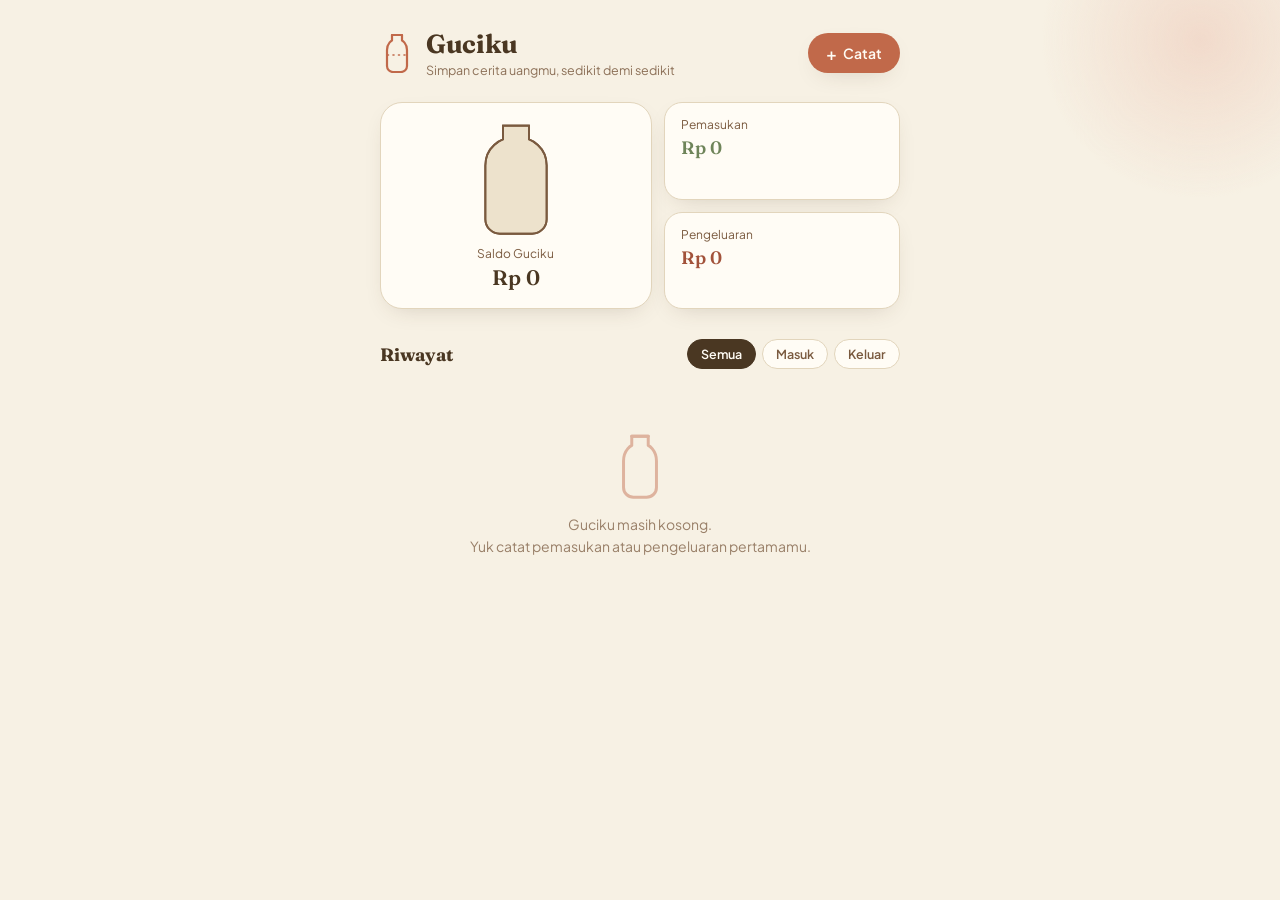
==== index (1).html @ fc8a3b28 "Add files via upload" ====
<!DOCTYPE html>
<html lang="id">
<head>
<meta charset="UTF-8">
<meta name="viewport" content="width=device-width, initial-scale=1.0">
<title>Guciku — Catatan Keuangan Harian</title>
<link rel="preconnect" href="https://fonts.googleapis.com">
<link rel="preconnect" href="https://fonts.gstatic.com" crossorigin>
<link href="https://fonts.googleapis.com/css2?family=Fraunces:opsz,wght@9..144,400;9..144,500;9..144,600;9..144,700&family=Plus+Jakarta+Sans:wght@400;500;600;700&display=swap" rel="stylesheet">
<link rel="stylesheet" href="styles.css">
</head>
<body>

<div class="jar-drip" aria-hidden="true"></div>

<div class="app">

  <header class="app-header">
    <div class="brand">
      <svg class="brand-jar" width="34" height="40" viewBox="0 0 34 40" fill="none" xmlns="http://www.w3.org/2000/svg">
        <path d="M12 2H22V7.5C22 7.5 27 10 27 17V33C27 36.3137 24.3137 39 21 39H13C9.68629 39 7 36.3137 7 33V17C7 10 12 7.5 12 7.5V2Z" stroke="currentColor" stroke-width="2.2" stroke-linejoin="round"/>
        <path d="M12 2H22" stroke="currentColor" stroke-width="2.2" stroke-linecap="round"/>
        <path d="M7.5 22H26.5" stroke="currentColor" stroke-width="1.6" stroke-dasharray="1 4.5" stroke-linecap="round"/>
      </svg>
      <div>
        <h1>Guciku</h1>
        <p class="tagline">Simpan cerita uangmu, sedikit demi sedikit</p>
      </div>
    </div>
    <button class="btn-add" id="openFormBtn">
      <span class="plus">+</span> Catat
    </button>
  </header>

  <section class="summary" aria-label="Ringkasan keuangan">
    <div class="jar-card">
      <div class="jar-visual" id="jarVisual" aria-hidden="true">
        <svg viewBox="0 0 120 150" width="100%" height="100%">
          <defs>
            <clipPath id="jarClip">
              <path d="M43 6H77V24C77 24 100 32 100 58V128C100 138.493 91.4934 147 81 147H39C28.5066 147 20 138.493 20 128V58C20 32 43 24 43 24V6Z"/>
            </clipPath>
          </defs>
          <path id="jarOutline" d="M43 6H77V24C77 24 100 32 100 58V128C100 138.493 91.4934 147 81 147H39C28.5066 147 20 138.493 20 128V58C20 32 43 24 43 24V6Z" fill="var(--cream-dark)" stroke="var(--brown)" stroke-width="2.5"/>
          <g clip-path="url(#jarClip)">
            <rect id="jarFill" x="0" y="150" width="120" height="150" fill="var(--sage)"/>
          </g>
          <path d="M43 6H77V24C77 24 100 32 100 58V128C100 138.493 91.4934 147 81 147H39C28.5066 147 20 138.493 20 128V58C20 32 43 24 43 24V6Z" fill="none" stroke="var(--brown)" stroke-width="2.5"/>
          <path d="M43 6H77" stroke="var(--brown)" stroke-width="2.5" stroke-linecap="round"/>
        </svg>
      </div>
      <div class="jar-info">
        <span class="jar-label">Saldo Guciku</span>
        <span class="jar-amount" id="saldoAmount">Rp 0</span>
      </div>
    </div>

    <div class="stat-card in">
      <span class="stat-label">Pemasukan</span>
      <span class="stat-amount" id="totalMasuk">Rp 0</span>
    </div>
    <div class="stat-card out">
      <span class="stat-label">Pengeluaran</span>
      <span class="stat-amount" id="totalKeluar">Rp 0</span>
    </div>
  </section>

  <section class="history">
    <div class="history-head">
      <h2>Riwayat</h2>
      <div class="filter-row" id="filterRow">
        <button class="chip active" data-filter="semua">Semua</button>
        <button class="chip" data-filter="masuk">Masuk</button>
        <button class="chip" data-filter="keluar">Keluar</button>
      </div>
    </div>
    <div id="historyList" class="history-list"></div>
    <div id="emptyState" class="empty-state">
      <svg width="56" height="66" viewBox="0 0 34 40" fill="none" xmlns="http://www.w3.org/2000/svg">
        <path d="M12 2H22V7.5C22 7.5 27 10 27 17V33C27 36.3137 24.3137 39 21 39H13C9.68629 39 7 36.3137 7 33V17C7 10 12 7.5 12 7.5V2Z" stroke="currentColor" stroke-width="1.8" stroke-linejoin="round"/>
        <path d="M12 2H22" stroke="currentColor" stroke-width="1.8" stroke-linecap="round"/>
      </svg>
      <p>Guciku masih kosong.<br>Yuk catat pemasukan atau pengeluaran pertamamu.</p>
    </div>
  </section>

</div>

<div class="sheet-overlay" id="sheetOverlay">
  <div class="sheet" role="dialog" aria-label="Tambah transaksi">
    <div class="sheet-handle"></div>
    <div class="type-toggle" id="typeToggle">
      <button type="button" class="type-btn active" data-type="keluar">Pengeluaran</button>
      <button type="button" class="type-btn" data-type="masuk">Pemasukan</button>
    </div>

    <form id="txForm">
      <label class="field">
        <span>Jumlah</span>
        <div class="amount-input">
          <span class="prefix">Rp</span>
          <input type="text" inputmode="numeric" id="amountInput" placeholder="0" required>
        </div>
      </label>

      <label class="field">
        <div class="field-label-row">
          <span>Kategori</span>
          <button type="button" class="manage-link" id="manageCatBtn">Kelola</button>
        </div>
        <div class="category-grid" id="categoryGrid"></div>
        <div class="add-category-form" id="addCategoryForm" hidden>
          <input type="text" id="newCatEmoji" class="emoji-input" maxlength="2" placeholder="🏷️">
          <input type="text" id="newCatName" class="name-input" placeholder="Nama kategori baru">
          <button type="button" class="btn-mini-secondary" id="cancelAddCat">Batal</button>
          <button type="button" class="btn-mini-primary" id="confirmAddCat">Tambah</button>
        </div>
      </label>

      <label class="field">
        <span>Catatan <em>(opsional)</em></span>
        <input type="text" id="noteInput" placeholder="Misalnya: makan siang di warung">
      </label>

      <label class="field">
        <span>Tanggal</span>
        <input type="date" id="dateInput" required>
      </label>

      <div class="sheet-actions">
        <button type="button" class="btn-secondary" id="cancelBtn">Batal</button>
        <button type="submit" class="btn-primary" id="submitBtn">Simpan Pengeluaran</button>
      </div>
    </form>
  </div>
</div>

<script src="app.js"></script>
</body>
</html>
---- styles.css ----
:root {
  --cream: #F7F1E4;
  --cream-dark: #EDE2CC;
  --paper: #FFFCF5;
  --terracotta: #C1694A;
  --terracotta-dark: #A2523A;
  --terracotta-soft: #F1DACB;
  --brown: #7A5A3F;
  --brown-deep: #4A3722;
  --sage: #93A87E;
  --sage-dark: #6E8459;
  --sage-soft: #E1E7D6;
  --line: #E2D5BC;
  --shadow: 0 8px 24px -12px rgba(74, 55, 34, 0.25);
  font-family: "Plus Jakarta Sans", -apple-system, sans-serif;
}

* { box-sizing: border-box; }

body {
  margin: 0;
  background: var(--cream);
  color: var(--brown-deep);
  min-height: 100vh;
  -webkit-font-smoothing: antialiased;
}

h1, h2 { font-family: "Fraunces", serif; margin: 0; }

.jar-drip {
  position: fixed;
  top: -120px; right: -80px;
  width: 320px; height: 320px;
  background: radial-gradient(circle, var(--terracotta-soft) 0%, transparent 70%);
  pointer-events: none;
  z-index: 0;
}

.app {
  position: relative;
  z-index: 1;
  max-width: 560px;
  margin: 0 auto;
  padding: 28px 20px 100px;
}

/* Header */
.app-header {
  display: flex;
  align-items: center;
  justify-content: space-between;
  gap: 12px;
  margin-bottom: 24px;
}
.brand { display: flex; align-items: center; gap: 12px; }
.brand-jar { color: var(--terracotta); flex-shrink: 0; }
.brand h1 {
  font-size: 26px;
  font-weight: 700;
  color: var(--brown-deep);
  letter-spacing: -0.01em;
}
.tagline {
  margin: 2px 0 0;
  font-size: 12.5px;
  color: var(--brown);
  opacity: 0.85;
}

.btn-add {
  display: flex; align-items: center; gap: 6px;
  background: var(--terracotta);
  color: var(--paper);
  border: none;
  border-radius: 999px;
  padding: 11px 18px;
  font-family: inherit;
  font-weight: 600;
  font-size: 14px;
  cursor: pointer;
  box-shadow: var(--shadow);
  transition: transform 0.15s ease, background 0.15s ease;
  white-space: nowrap;
}
.btn-add:hover { background: var(--terracotta-dark); transform: translateY(-1px); }
.btn-add:active { transform: translateY(0); }
.plus { font-size: 17px; line-height: 1; }

/* Summary */
.summary {
  display: grid;
  grid-template-columns: 1.15fr 1fr;
  grid-template-rows: auto auto;
  gap: 12px;
  margin-bottom: 30px;
}
.jar-card {
  grid-row: 1 / 3;
  background: var(--paper);
  border: 1px solid var(--line);
  border-radius: 22px;
  padding: 18px 16px;
  display: flex;
  flex-direction: column;
  align-items: center;
  gap: 10px;
  box-shadow: var(--shadow);
}
.jar-visual { width: 92px; height: 115px; }
#jarFill { transition: y 0.6s cubic-bezier(.22,1,.36,1), height 0.6s cubic-bezier(.22,1,.36,1); }
.jar-info { text-align: center; }
.jar-label {
  display: block;
  font-size: 12px;
  color: var(--brown);
  margin-bottom: 3px;
}
.jar-amount {
  display: block;
  font-family: "Fraunces", serif;
  font-size: 21px;
  font-weight: 600;
  color: var(--brown-deep);
}

.stat-card {
  background: var(--paper);
  border: 1px solid var(--line);
  border-radius: 18px;
  padding: 14px 16px;
  display: flex;
  flex-direction: column;
  gap: 4px;
  box-shadow: var(--shadow);
}
.stat-label { font-size: 12px; color: var(--brown); }
.stat-amount { font-family: "Fraunces", serif; font-size: 18px; font-weight: 600; }
.stat-card.in .stat-amount { color: var(--sage-dark); }
.stat-card.out .stat-amount { color: var(--terracotta-dark); }

/* History */
.history-head {
  display: flex;
  align-items: center;
  justify-content: space-between;
  margin-bottom: 14px;
  flex-wrap: wrap;
  gap: 10px;
}
.history-head h2 { font-size: 18px; color: var(--brown-deep); }

.filter-row { display: flex; gap: 6px; }
.chip {
  border: 1px solid var(--line);
  background: var(--paper);
  color: var(--brown);
  border-radius: 999px;
  padding: 6px 13px;
  font-size: 12.5px;
  font-family: inherit;
  font-weight: 600;
  cursor: pointer;
  transition: all 0.15s ease;
}
.chip.active { background: var(--brown-deep); color: var(--paper); border-color: var(--brown-deep); }

.history-list { display: flex; flex-direction: column; gap: 10px; }

.day-group { display: flex; flex-direction: column; gap: 8px; }
.day-label {
  font-size: 11.5px;
  font-weight: 700;
  text-transform: uppercase;
  letter-spacing: 0.05em;
  color: var(--brown);
  opacity: 0.7;
  margin: 10px 0 2px;
}
.day-label:first-child { margin-top: 0; }

.tx-row {
  display: flex;
  align-items: center;
  gap: 12px;
  background: var(--paper);
  border: 1px solid var(--line);
  border-radius: 16px;
  padding: 12px 14px;
  position: relative;
}
.tx-icon {
  width: 40px; height: 40px;
  border-radius: 12px;
  display: flex; align-items: center; justify-content: center;
  font-size: 18px;
  flex-shrink: 0;
  background: var(--sage-soft);
}
.tx-row[data-type="keluar"] .tx-icon { background: var(--terracotta-soft); }

.tx-main { flex: 1; min-width: 0; }
.tx-category { font-weight: 600; font-size: 14.5px; color: var(--brown-deep); }
.tx-note {
  font-size: 12.5px;
  color: var(--brown);
  opacity: 0.8;
  white-space: nowrap;
  overflow: hidden;
  text-overflow: ellipsis;
}
.tx-amount { font-weight: 700; font-size: 14.5px; white-space: nowrap; }
.tx-row[data-type="masuk"] .tx-amount { color: var(--sage-dark); }
.tx-row[data-type="keluar"] .tx-amount { color: var(--terracotta-dark); }

.tx-delete {
  background: none;
  border: none;
  color: var(--brown);
  opacity: 0.4;
  font-size: 18px;
  cursor: pointer;
  padding: 4px 2px;
  line-height: 1;
  transition: opacity 0.15s ease, color 0.15s ease;
}
.tx-delete:hover { opacity: 1; color: var(--terracotta-dark); }

.empty-state {
  display: none;
  flex-direction: column;
  align-items: center;
  text-align: center;
  gap: 14px;
  padding: 50px 20px;
  color: var(--brown);
  opacity: 0.75;
}
.empty-state svg { color: var(--terracotta); opacity: 0.6; }
.empty-state p { margin: 0; font-size: 14px; line-height: 1.6; }

/* Sheet / Form */
.sheet-overlay {
  position: fixed;
  inset: 0;
  background: rgba(74, 55, 34, 0.35);
  display: flex;
  align-items: flex-end;
  justify-content: center;
  opacity: 0;
  pointer-events: none;
  transition: opacity 0.25s ease;
  z-index: 10;
}
.sheet-overlay.open { opacity: 1; pointer-events: auto; }

.sheet {
  background: var(--cream);
  width: 100%;
  max-width: 560px;
  border-radius: 26px 26px 0 0;
  padding: 10px 22px 26px;
  transform: translateY(100%);
  transition: transform 0.3s cubic-bezier(.22,1,.36,1);
  max-height: 88vh;
  overflow-y: auto;
}
.sheet-overlay.open .sheet { transform: translateY(0); }

.sheet-handle {
  width: 40px; height: 4px;
  background: var(--line);
  border-radius: 999px;
  margin: 10px auto 18px;
}

.type-toggle {
  display: flex;
  background: var(--cream-dark);
  border-radius: 13px;
  padding: 4px;
  margin-bottom: 20px;
  gap: 4px;
}
.type-btn {
  flex: 1;
  border: none;
  background: transparent;
  padding: 10px;
  border-radius: 10px;
  font-family: inherit;
  font-weight: 600;
  font-size: 13.5px;
  color: var(--brown);
  cursor: pointer;
  transition: all 0.15s ease;
}
.type-btn.active[data-type="keluar"] { background: var(--terracotta); color: var(--paper); }
.type-btn.active[data-type="masuk"] { background: var(--sage-dark); color: var(--paper); }

.field {
  display: block;
  margin-bottom: 16px;
}
.field > span {
  display: block;
  font-size: 13px;
  font-weight: 600;
  color: var(--brown-deep);
  margin-bottom: 7px;
}
.field em { font-weight: 400; opacity: 0.6; font-style: normal; }

.field input[type="text"],
.field input[type="date"] {
  width: 100%;
  border: 1.5px solid var(--line);
  background: var(--paper);
  border-radius: 12px;
  padding: 12px 14px;
  font-family: inherit;
  font-size: 15px;
  color: var(--brown-deep);
}
.field input:focus {
  outline: none;
  border-color: var(--terracotta);
}

.amount-input {
  display: flex;
  align-items: center;
  border: 1.5px solid var(--line);
  background: var(--paper);
  border-radius: 12px;
  padding: 0 14px;
}
.amount-input .prefix { color: var(--brown); font-weight: 600; font-size: 15px; }
.amount-input input {
  border: none !important;
  background: transparent !important;
  padding: 12px 8px !important;
  font-size: 17px !important;
  font-weight: 700;
}
.amount-input input:focus { outline: none; }

.category-grid {
  display: grid;
  grid-template-columns: repeat(3, 1fr);
  gap: 8px;
}
.cat-btn {
  display: flex;
  flex-direction: column;
  align-items: center;
  gap: 5px;
  border: 1.5px solid var(--line);
  background: var(--paper);
  border-radius: 13px;
  padding: 10px 4px;
  cursor: pointer;
  font-family: inherit;
  font-size: 12px;
  color: var(--brown);
  transition: all 0.15s ease;
}
.cat-btn .cat-emoji { font-size: 19px; }
.cat-btn.active {
  border-color: var(--terracotta);
  background: var(--terracotta-soft);
  color: var(--terracotta-dark);
  font-weight: 700;
}

.sheet-actions {
  display: flex;
  gap: 10px;
  margin-top: 22px;
}
.btn-secondary, .btn-primary {
  flex: 1;
  border: none;
  border-radius: 13px;
  padding: 13px;
  font-family: inherit;
  font-weight: 700;
  font-size: 14.5px;
  cursor: pointer;
}
.btn-secondary {
  background: var(--cream-dark);
  color: var(--brown-deep);
}
.btn-primary {
  background: var(--terracotta);
  color: var(--paper);
  box-shadow: var(--shadow);
}

@media (max-width: 380px) {
  .summary { grid-template-columns: 1fr; }
  .jar-card { grid-row: auto; }
}
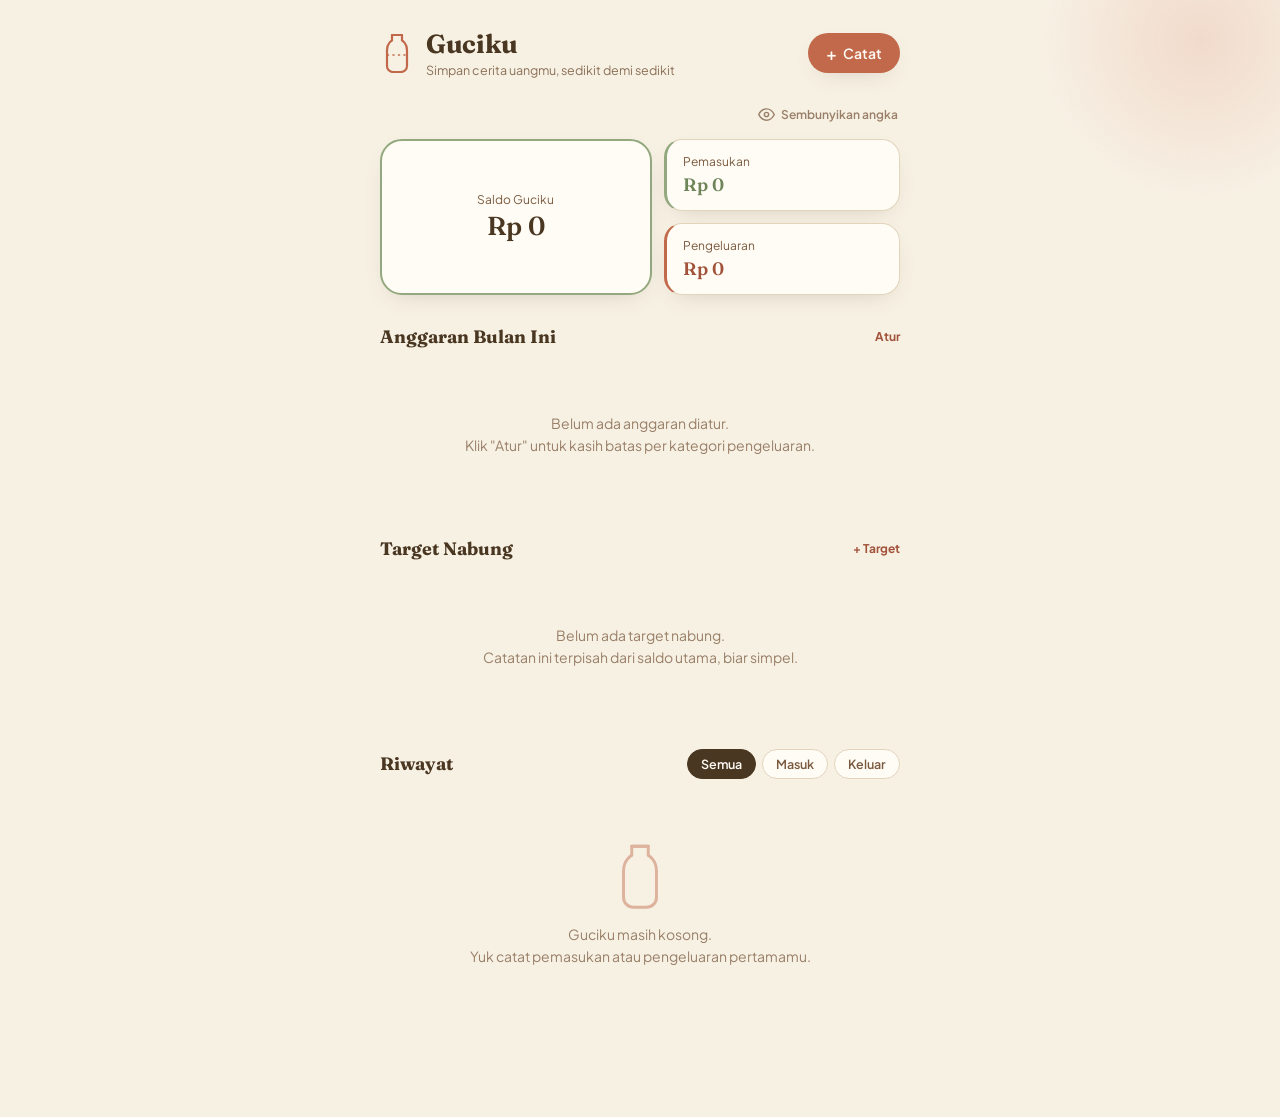
==== commit 79a63dd6: "Add files via upload" ====
--- a/index (1).html
+++ b/index (1).html
@@ -4,6 +4,14 @@
 <meta charset="UTF-8">
 <meta name="viewport" content="width=device-width, initial-scale=1.0">
 <title>Guciku — Catatan Keuangan Harian</title>
+<link rel="manifest" href="manifest.json">
+<link rel="icon" type="image/png" sizes="32x32" href="icons/favicon-32.png">
+<link rel="icon" type="image/png" sizes="16x16" href="icons/favicon-16.png">
+<link rel="apple-touch-icon" href="icons/apple-touch-icon.png">
+<meta name="theme-color" content="#C1694A">
+<meta name="apple-mobile-web-app-capable" content="yes">
+<meta name="apple-mobile-web-app-status-bar-style" content="default">
+<meta name="apple-mobile-web-app-title" content="Guciku">
 <link rel="preconnect" href="https://fonts.googleapis.com">
 <link rel="preconnect" href="https://fonts.gstatic.com" crossorigin>
 <link href="https://fonts.googleapis.com/css2?family=Fraunces:opsz,wght@9..144,400;9..144,500;9..144,600;9..144,700&family=Plus+Jakarta+Sans:wght@400;500;600;700&display=swap" rel="stylesheet">
@@ -33,25 +41,20 @@
   </header>
 
   <section class="summary" aria-label="Ringkasan keuangan">
-    <div class="jar-card">
-      <div class="jar-visual" id="jarVisual" aria-hidden="true">
-        <svg viewBox="0 0 120 150" width="100%" height="100%">
-          <defs>
-            <clipPath id="jarClip">
-              <path d="M43 6H77V24C77 24 100 32 100 58V128C100 138.493 91.4934 147 81 147H39C28.5066 147 20 138.493 20 128V58C20 32 43 24 43 24V6Z"/>
-            </clipPath>
-          </defs>
-          <path id="jarOutline" d="M43 6H77V24C77 24 100 32 100 58V128C100 138.493 91.4934 147 81 147H39C28.5066 147 20 138.493 20 128V58C20 32 43 24 43 24V6Z" fill="var(--cream-dark)" stroke="var(--brown)" stroke-width="2.5"/>
-          <g clip-path="url(#jarClip)">
-            <rect id="jarFill" x="0" y="150" width="120" height="150" fill="var(--sage)"/>
-          </g>
-          <path d="M43 6H77V24C77 24 100 32 100 58V128C100 138.493 91.4934 147 81 147H39C28.5066 147 20 138.493 20 128V58C20 32 43 24 43 24V6Z" fill="none" stroke="var(--brown)" stroke-width="2.5"/>
-          <path d="M43 6H77" stroke="var(--brown)" stroke-width="2.5" stroke-linecap="round"/>
+    <div class="summary-controls">
+      <button type="button" class="visibility-toggle" id="toggleAmountsBtn" title="Sembunyikan angka">
+        <svg id="eyeIcon" width="17" height="17" viewBox="0 0 24 24" fill="none" xmlns="http://www.w3.org/2000/svg">
+          <path d="M1 12C1 12 5 4 12 4C19 4 23 12 23 12C23 12 19 20 12 20C5 20 1 12 1 12Z" stroke="currentColor" stroke-width="2" stroke-linejoin="round"/>
+          <circle cx="12" cy="12" r="3" stroke="currentColor" stroke-width="2"/>
         </svg>
-      </div>
+        <span id="toggleAmountsLabel">Sembunyikan angka</span>
+      </button>
+    </div>
+    <div class="jar-card" id="jarCard">
       <div class="jar-info">
         <span class="jar-label">Saldo Guciku</span>
         <span class="jar-amount" id="saldoAmount">Rp 0</span>
+        <p class="jar-note" id="jarNote" hidden></p>
       </div>
     </div>
 
@@ -63,6 +66,37 @@
       <span class="stat-label">Pengeluaran</span>
       <span class="stat-amount" id="totalKeluar">Rp 0</span>
     </div>
+  </section>
+
+  <section class="budget-section" aria-label="Anggaran bulan ini">
+    <div class="history-head">
+      <h2>Anggaran Bulan Ini</h2>
+      <button type="button" class="manage-link" id="openBudgetBtn">Atur</button>
+    </div>
+    <div id="budgetList" class="budget-list"></div>
+    <div id="budgetEmpty" class="empty-state budget-empty">
+      <p>Belum ada anggaran diatur.<br>Klik "Atur" untuk kasih batas per kategori pengeluaran.</p>
+    </div>
+  </section>
+
+  <section class="goals-section" aria-label="Target nabung">
+    <div class="history-head">
+      <h2>Target Nabung</h2>
+      <button type="button" class="manage-link" id="openGoalFormBtn">+ Target</button>
+    </div>
+    <div id="goalsList" class="goals-list"></div>
+    <div id="goalsEmpty" class="empty-state goals-empty">
+      <p>Belum ada target nabung.<br>Catatan ini terpisah dari saldo utama, biar simpel.</p>
+    </div>
+  </section>
+
+  <section class="chart-section" id="chartSection" aria-label="Pengeluaran per kategori bulan ini" hidden>
+    <div class="history-head">
+      <h2>Pengeluaran Bulan Ini</h2>
+      <button type="button" class="manage-link" id="toggleChartBtn">Sembunyikan</button>
+    </div>
+    <div id="chartList" class="chart-list"></div>
+    <p id="chartCollapsedNote" class="chart-collapsed-note" hidden>Grafik disembunyikan. Data pengeluaranmu tetap aman tersimpan.</p>
   </section>
 
   <section class="history">
@@ -109,11 +143,23 @@
           <button type="button" class="manage-link" id="manageCatBtn">Kelola</button>
         </div>
         <div class="category-grid" id="categoryGrid"></div>
+        <div class="restore-list" id="restoreList" hidden></div>
         <div class="add-category-form" id="addCategoryForm" hidden>
-          <input type="text" id="newCatEmoji" class="emoji-input" maxlength="2" placeholder="🏷️">
-          <input type="text" id="newCatName" class="name-input" placeholder="Nama kategori baru">
-          <button type="button" class="btn-mini-secondary" id="cancelAddCat">Batal</button>
-          <button type="button" class="btn-mini-primary" id="confirmAddCat">Tambah</button>
+          <div class="emoji-picker" id="emojiPicker">
+            <button type="button" class="emoji-pick-btn active" data-emoji="🏷️">🏷️</button>
+            <button type="button" class="emoji-pick-btn" data-emoji="🛒">🛒</button>
+            <button type="button" class="emoji-pick-btn" data-emoji="🎯">🎯</button>
+            <button type="button" class="emoji-pick-btn" data-emoji="🌿">🌿</button>
+            <button type="button" class="emoji-pick-btn" data-emoji="⭐">⭐</button>
+            <button type="button" class="emoji-pick-btn" data-emoji="💡">💡</button>
+            <button type="button" class="emoji-pick-btn" data-emoji="🎨">🎨</button>
+            <button type="button" class="emoji-pick-btn" data-emoji="📌">📌</button>
+          </div>
+          <div class="add-category-row">
+            <input type="text" id="newCatName" class="name-input" placeholder="Nama kategori baru">
+            <button type="button" class="btn-mini-secondary" id="cancelAddCat">Batal</button>
+            <button type="button" class="btn-mini-primary" id="confirmAddCat">Tambah</button>
+          </div>
         </div>
       </label>
 
@@ -135,6 +181,61 @@
   </div>
 </div>
 
+<div class="sheet-overlay" id="budgetOverlay">
+  <div class="sheet" role="dialog" aria-label="Atur anggaran">
+    <div class="sheet-handle"></div>
+    <div class="sheet-title-row">
+      <h2>Atur Anggaran Bulanan</h2>
+      <p class="sheet-subtitle">Kosongkan kalau kategori tidak mau dibatasi.</p>
+    </div>
+    <div id="budgetForm" class="budget-form"></div>
+    <div class="sheet-actions">
+      <button type="button" class="btn-secondary" id="cancelBudgetBtn">Batal</button>
+      <button type="button" class="btn-primary" id="saveBudgetBtn">Simpan Anggaran</button>
+    </div>
+  </div>
+</div>
+
+<div class="sheet-overlay" id="goalOverlay">
+  <div class="sheet" role="dialog" aria-label="Buat target nabung">
+    <div class="sheet-handle"></div>
+    <div class="sheet-title-row">
+      <h2>Target Nabung Baru</h2>
+      <p class="sheet-subtitle">Catatan nabung ini terpisah dari saldo utama, biar simpel.</p>
+    </div>
+    <form id="goalForm">
+      <label class="field">
+        <span>Nama target</span>
+        <input type="text" id="goalNameInput" placeholder="Misalnya: Liburan, Dana Darurat" required>
+      </label>
+      <label class="field">
+        <span>Emoji</span>
+        <div class="emoji-picker" id="goalEmojiPicker">
+          <button type="button" class="emoji-pick-btn active" data-emoji="🎯">🎯</button>
+          <button type="button" class="emoji-pick-btn" data-emoji="🏖️">🏖️</button>
+          <button type="button" class="emoji-pick-btn" data-emoji="🏠">🏠</button>
+          <button type="button" class="emoji-pick-btn" data-emoji="🚗">🚗</button>
+          <button type="button" class="emoji-pick-btn" data-emoji="💻">💻</button>
+          <button type="button" class="emoji-pick-btn" data-emoji="🎓">🎓</button>
+          <button type="button" class="emoji-pick-btn" data-emoji="💍">💍</button>
+          <button type="button" class="emoji-pick-btn" data-emoji="🩺">🩺</button>
+        </div>
+      </label>
+      <label class="field">
+        <span>Target jumlah</span>
+        <div class="amount-input">
+          <span class="prefix">Rp</span>
+          <input type="text" inputmode="numeric" id="goalTargetInput" placeholder="0" required>
+        </div>
+      </label>
+      <div class="sheet-actions">
+        <button type="button" class="btn-secondary" id="cancelGoalBtn">Batal</button>
+        <button type="submit" class="btn-primary">Buat Target</button>
+      </div>
+    </form>
+  </div>
+</div>
+
 <script src="app.js"></script>
 </body>
 </html>
--- a/styles.css
+++ b/styles.css
@@ -11,6 +11,8 @@
   --sage-dark: #6E8459;
   --sage-soft: #E1E7D6;
   --line: #E2D5BC;
+  --warn: #D9A441;
+  --warn-soft: #F5E7C7;
   --shadow: 0 8px 24px -12px rgba(74, 55, 34, 0.25);
   font-family: "Plus Jakarta Sans", -apple-system, sans-serif;
 }
@@ -90,24 +92,45 @@
 .summary {
   display: grid;
   grid-template-columns: 1.15fr 1fr;
-  grid-template-rows: auto auto;
+  grid-template-rows: auto auto auto;
   gap: 12px;
   margin-bottom: 30px;
 }
+.summary-controls {
+  grid-column: 1 / -1;
+  display: flex;
+  justify-content: flex-end;
+}
+.visibility-toggle {
+  display: flex;
+  align-items: center;
+  gap: 6px;
+  background: none;
+  border: none;
+  padding: 4px 2px;
+  font-family: inherit;
+  font-size: 12px;
+  font-weight: 600;
+  color: var(--brown);
+  opacity: 0.75;
+  cursor: pointer;
+}
+.visibility-toggle:hover { opacity: 1; color: var(--terracotta-dark); }
 .jar-card {
-  grid-row: 1 / 3;
-  background: var(--paper);
-  border: 1px solid var(--line);
+  grid-row: 2 / 4;
+  background: var(--paper);
+  border: 2px solid var(--sage);
   border-radius: 22px;
-  padding: 18px 16px;
+  padding: 22px 16px;
   display: flex;
   flex-direction: column;
   align-items: center;
-  gap: 10px;
+  justify-content: center;
+  gap: 6px;
   box-shadow: var(--shadow);
-}
-.jar-visual { width: 92px; height: 115px; }
-#jarFill { transition: y 0.6s cubic-bezier(.22,1,.36,1), height 0.6s cubic-bezier(.22,1,.36,1); }
+  transition: border-color 0.4s ease;
+}
+.jar-card.state-low { border-color: var(--warn); }
 .jar-info { text-align: center; }
 .jar-label {
   display: block;
@@ -118,14 +141,23 @@
 .jar-amount {
   display: block;
   font-family: "Fraunces", serif;
-  font-size: 21px;
-  font-weight: 600;
-  color: var(--brown-deep);
-}
+  font-size: 26px;
+  font-weight: 600;
+  color: var(--brown-deep);
+}
+.jar-note {
+  margin: 8px 0 0;
+  font-size: 11.5px;
+  line-height: 1.5;
+  color: var(--warn);
+  max-width: 160px;
+}
+.jar-note[hidden] { display: none; }
 
 .stat-card {
   background: var(--paper);
   border: 1px solid var(--line);
+  border-left: 3px solid var(--line);
   border-radius: 18px;
   padding: 14px 16px;
   display: flex;
@@ -135,8 +167,247 @@
 }
 .stat-label { font-size: 12px; color: var(--brown); }
 .stat-amount { font-family: "Fraunces", serif; font-size: 18px; font-weight: 600; }
+.stat-card.in { border-left-color: var(--sage); }
+.stat-card.out { border-left-color: var(--terracotta); }
 .stat-card.in .stat-amount { color: var(--sage-dark); }
 .stat-card.out .stat-amount { color: var(--terracotta-dark); }
+
+/* Budget */
+.budget-section { margin-bottom: 30px; }
+
+.budget-list { display: flex; flex-direction: column; gap: 10px; }
+
+.budget-card {
+  background: var(--paper);
+  border: 1px solid var(--line);
+  border-radius: 16px;
+  padding: 13px 15px;
+}
+.budget-card-head {
+  display: flex;
+  align-items: center;
+  justify-content: space-between;
+  gap: 8px;
+  margin-bottom: 8px;
+}
+.budget-card-name {
+  display: flex;
+  align-items: center;
+  gap: 8px;
+  font-weight: 600;
+  font-size: 13.5px;
+  color: var(--brown-deep);
+}
+.budget-card-name .cat-emoji { font-size: 16px; }
+.budget-card-figures {
+  font-size: 12.5px;
+  color: var(--brown);
+  white-space: nowrap;
+}
+.budget-card-figures strong { color: var(--brown-deep); }
+
+.budget-bar-track {
+  height: 8px;
+  background: var(--cream-dark);
+  border-radius: 999px;
+  overflow: hidden;
+}
+.budget-bar-fill {
+  height: 100%;
+  border-radius: 999px;
+  background: var(--sage);
+  transition: width 0.4s cubic-bezier(.22,1,.36,1), background 0.3s ease;
+}
+.budget-card.state-warn .budget-bar-fill { background: var(--warn); }
+.budget-card.state-over .budget-bar-fill { background: var(--terracotta); }
+.budget-card.state-warn .budget-card-figures strong { color: var(--warn); }
+.budget-card.state-over .budget-card-figures strong { color: var(--terracotta-dark); }
+
+.budget-note {
+  margin: 7px 0 0;
+  font-size: 11.5px;
+  color: var(--brown);
+  opacity: 0.75;
+}
+.budget-card.state-warn .budget-note { color: var(--warn); opacity: 1; }
+.budget-card.state-over .budget-note { color: var(--terracotta-dark); opacity: 1; }
+
+.budget-card.compact {
+  display: flex;
+  align-items: center;
+  gap: 10px;
+  padding: 10px 15px;
+}
+.budget-card.compact .budget-compact-emoji { font-size: 15px; flex-shrink: 0; }
+.budget-card.compact .budget-compact-label {
+  font-size: 12.5px;
+  font-weight: 600;
+  color: var(--brown-deep);
+  width: 76px;
+  flex-shrink: 0;
+  white-space: nowrap;
+  overflow: hidden;
+  text-overflow: ellipsis;
+}
+.budget-card.compact .budget-bar-track { flex: 1; height: 6px; }
+.budget-card.compact .budget-compact-figures {
+  font-size: 11.5px;
+  color: var(--brown);
+  white-space: nowrap;
+  flex-shrink: 0;
+}
+
+.budget-empty { display: none; padding: 26px 20px; }
+.budget-empty p { margin: 0; font-size: 13px; line-height: 1.6; }
+
+.sheet-title-row { margin-bottom: 16px; }
+.sheet-title-row h2 { font-size: 18px; color: var(--brown-deep); margin-bottom: 4px; }
+.sheet-subtitle { margin: 0; font-size: 12.5px; color: var(--brown); opacity: 0.8; }
+
+.budget-form { display: flex; flex-direction: column; gap: 10px; margin-bottom: 6px; max-height: 48vh; overflow-y: auto; }
+.budget-row {
+  display: flex;
+  align-items: center;
+  gap: 10px;
+}
+.budget-row-label {
+  display: flex;
+  align-items: center;
+  gap: 6px;
+  width: 108px;
+  flex-shrink: 0;
+  font-size: 13px;
+  font-weight: 600;
+  color: var(--brown-deep);
+}
+.budget-row .amount-input { flex: 1; padding: 0 10px; }
+.budget-row .amount-input input { font-size: 14px !important; padding: 9px 6px !important; }
+
+/* Target Nabung */
+.goals-section { margin-bottom: 30px; }
+.goals-list { display: flex; flex-direction: column; gap: 10px; }
+
+.goal-card {
+  background: var(--paper);
+  border: 1px solid var(--line);
+  border-radius: 16px;
+  padding: 14px 15px;
+}
+.goal-card-head {
+  display: flex;
+  align-items: center;
+  justify-content: space-between;
+  gap: 8px;
+  margin-bottom: 8px;
+}
+.goal-card-name {
+  display: flex;
+  align-items: center;
+  gap: 8px;
+  font-weight: 600;
+  font-size: 13.5px;
+  color: var(--brown-deep);
+}
+.goal-card-name .cat-emoji { font-size: 16px; }
+.goal-delete {
+  background: none;
+  border: none;
+  color: var(--brown);
+  opacity: 0.4;
+  font-size: 16px;
+  cursor: pointer;
+  padding: 2px 4px;
+  line-height: 1;
+}
+.goal-delete:hover { opacity: 1; color: var(--terracotta-dark); }
+
+.goal-card-figures {
+  font-size: 12.5px;
+  color: var(--brown);
+  margin: 8px 0 10px;
+}
+.goal-card-figures strong { color: var(--sage-dark); }
+.goal-card.goal-done .goal-card-figures strong { color: var(--sage-dark); }
+
+.goal-bar-track {
+  height: 8px;
+  background: var(--cream-dark);
+  border-radius: 999px;
+  overflow: hidden;
+  margin-bottom: 10px;
+}
+.goal-bar-fill {
+  height: 100%;
+  border-radius: 999px;
+  background: var(--sage);
+  transition: width 0.4s cubic-bezier(.22,1,.36,1);
+}
+
+.goal-done-badge {
+  display: inline-flex;
+  align-items: center;
+  gap: 6px;
+  font-size: 12.5px;
+  font-weight: 600;
+  color: var(--sage-dark);
+}
+
+.goal-deposit-row { display: flex; flex-wrap: nowrap; gap: 8px; }
+.goal-deposit-row .amount-input { flex: 1; min-width: 0; padding: 0 10px; }
+.goal-deposit-row .amount-input input { font-size: 14px !important; padding: 9px 6px !important; min-width: 0; }
+.goal-deposit-btn { flex-shrink: 0; padding: 8px 14px !important; }
+
+.goals-empty { display: none; padding: 26px 20px; }
+.goals-empty p { margin: 0; font-size: 13px; line-height: 1.6; }
+
+/* Grafik sederhana */
+.chart-section { margin-bottom: 30px; }
+.chart-list { display: flex; flex-direction: column; gap: 10px; }
+.chart-row {
+  display: flex;
+  align-items: center;
+  gap: 10px;
+}
+.chart-row-label {
+  display: flex;
+  align-items: center;
+  gap: 6px;
+  width: 92px;
+  flex-shrink: 0;
+  font-size: 12.5px;
+  font-weight: 600;
+  color: var(--brown-deep);
+  white-space: nowrap;
+  overflow: hidden;
+  text-overflow: ellipsis;
+}
+.chart-bar-track {
+  flex: 1;
+  height: 10px;
+  background: var(--cream-dark);
+  border-radius: 999px;
+  overflow: hidden;
+}
+.chart-bar-fill {
+  height: 100%;
+  border-radius: 999px;
+  transition: width 0.4s cubic-bezier(.22,1,.36,1);
+}
+.chart-row-amount {
+  font-size: 12px;
+  color: var(--brown);
+  white-space: nowrap;
+  flex-shrink: 0;
+  width: 82px;
+  text-align: right;
+}
+.chart-collapsed-note {
+  font-size: 12.5px;
+  color: var(--brown);
+  opacity: 0.7;
+  margin: 4px 0 0;
+}
+.chart-collapsed-note[hidden] { display: none; }
 
 /* History */
 .history-head {
@@ -310,6 +581,98 @@
 }
 .field em { font-weight: 400; opacity: 0.6; font-style: normal; }
 
+.field-label-row {
+  display: flex;
+  align-items: center;
+  justify-content: space-between;
+  margin-bottom: 7px;
+}
+.field-label-row span { margin-bottom: 0; }
+.manage-link {
+  background: none;
+  border: none;
+  padding: 0;
+  font-family: inherit;
+  font-size: 12px;
+  font-weight: 700;
+  color: var(--terracotta-dark);
+  cursor: pointer;
+}
+.manage-link:hover { text-decoration: underline; }
+
+.add-category-form {
+  display: flex;
+  flex-direction: column;
+  gap: 8px;
+  margin-top: 8px;
+}
+.add-category-form[hidden] { display: none; }
+
+.emoji-picker {
+  display: flex;
+  flex-wrap: wrap;
+  gap: 6px;
+}
+.emoji-pick-btn {
+  width: 34px;
+  height: 34px;
+  border: 1.5px solid var(--line);
+  background: var(--paper);
+  border-radius: 10px;
+  font-size: 16px;
+  cursor: pointer;
+  display: flex;
+  align-items: center;
+  justify-content: center;
+  padding: 0;
+}
+.emoji-pick-btn.active {
+  border-color: var(--terracotta);
+  background: var(--terracotta-soft);
+}
+
+.add-category-row {
+  display: flex;
+  gap: 6px;
+}
+.emoji-input {
+  width: 46px;
+  flex-shrink: 0;
+  text-align: center;
+  border: 1.5px solid var(--line);
+  background: var(--paper);
+  border-radius: 10px;
+  padding: 8px 4px;
+  font-size: 16px;
+  font-family: inherit;
+}
+.name-input {
+  flex: 1;
+  min-width: 0;
+  border: 1.5px solid var(--line);
+  background: var(--paper);
+  border-radius: 10px;
+  padding: 8px 10px;
+  font-size: 13px;
+  font-family: inherit;
+  color: var(--brown-deep);
+}
+.emoji-input:focus, .name-input:focus { outline: none; border-color: var(--terracotta); }
+
+.btn-mini-primary, .btn-mini-secondary {
+  border: none;
+  border-radius: 10px;
+  padding: 8px 12px;
+  font-family: inherit;
+  font-weight: 700;
+  font-size: 12.5px;
+  cursor: pointer;
+  white-space: nowrap;
+  flex-shrink: 0;
+}
+.btn-mini-primary { background: var(--terracotta); color: var(--paper); }
+.btn-mini-secondary { background: var(--cream-dark); color: var(--brown-deep); }
+
 .field input[type="text"],
 .field input[type="date"] {
   width: 100%;
@@ -349,7 +712,63 @@
   grid-template-columns: repeat(3, 1fr);
   gap: 8px;
 }
+
+.restore-list {
+  display: flex;
+  flex-wrap: wrap;
+  gap: 8px;
+  margin-top: 8px;
+}
+.restore-list[hidden] { display: none; }
+.restore-chip {
+  display: flex;
+  align-items: stretch;
+  border: 1.5px dashed var(--line);
+  background: var(--paper);
+  border-radius: 12px;
+  overflow: hidden;
+}
+.restore-chip:hover { border-color: var(--sage-dark); }
+.restore-add {
+  display: flex;
+  align-items: center;
+  gap: 6px;
+  border: none;
+  background: none;
+  padding: 8px 10px;
+  font-family: inherit;
+  font-size: 12.5px;
+  color: var(--brown);
+  cursor: pointer;
+}
+.restore-add:hover { background: var(--sage-soft); color: var(--sage-dark); }
+.restore-add .plus-badge { font-weight: 700; color: var(--sage-dark); }
+.restore-forget {
+  display: flex;
+  align-items: center;
+  justify-content: center;
+  width: 26px;
+  border: none;
+  border-left: 1.5px dashed var(--line);
+  background: none;
+  font-size: 11px;
+  color: var(--brown);
+  opacity: 0.5;
+  cursor: pointer;
+}
+.restore-forget:hover { opacity: 1; color: var(--terracotta-dark); background: var(--terracotta-soft); }
+.restore-label {
+  width: 100%;
+  font-size: 11.5px;
+  font-weight: 700;
+  text-transform: uppercase;
+  letter-spacing: 0.04em;
+  color: var(--brown);
+  opacity: 0.65;
+  margin: 4px 0 0;
+}
 .cat-btn {
+  position: relative;
   display: flex;
   flex-direction: column;
   align-items: center;
@@ -372,6 +791,41 @@
   font-weight: 700;
 }
 
+.cat-btn.cat-add {
+  border-style: dashed;
+  color: var(--brown);
+  opacity: 0.75;
+}
+.cat-btn.cat-add:hover { opacity: 1; border-color: var(--terracotta); }
+
+.cat-remove {
+  display: none;
+  position: absolute;
+  top: -6px;
+  right: -6px;
+  width: 18px;
+  height: 18px;
+  border-radius: 50%;
+  background: var(--terracotta-dark);
+  color: var(--paper);
+  align-items: center;
+  justify-content: center;
+  font-size: 10px;
+  line-height: 1;
+}
+.category-grid.editing .cat-btn:not(.cat-add) {
+  border-color: var(--terracotta-dark);
+}
+.category-grid.editing .cat-btn:not(.cat-add) .cat-remove { display: flex; }
+.category-grid.editing .cat-btn.cat-add { opacity: 0.35; pointer-events: none; }
+
+@media (prefers-reduced-motion: reduce) {
+  * {
+    animation: none !important;
+    transition: none !important;
+  }
+}
+
 .sheet-actions {
   display: flex;
   gap: 10px;
